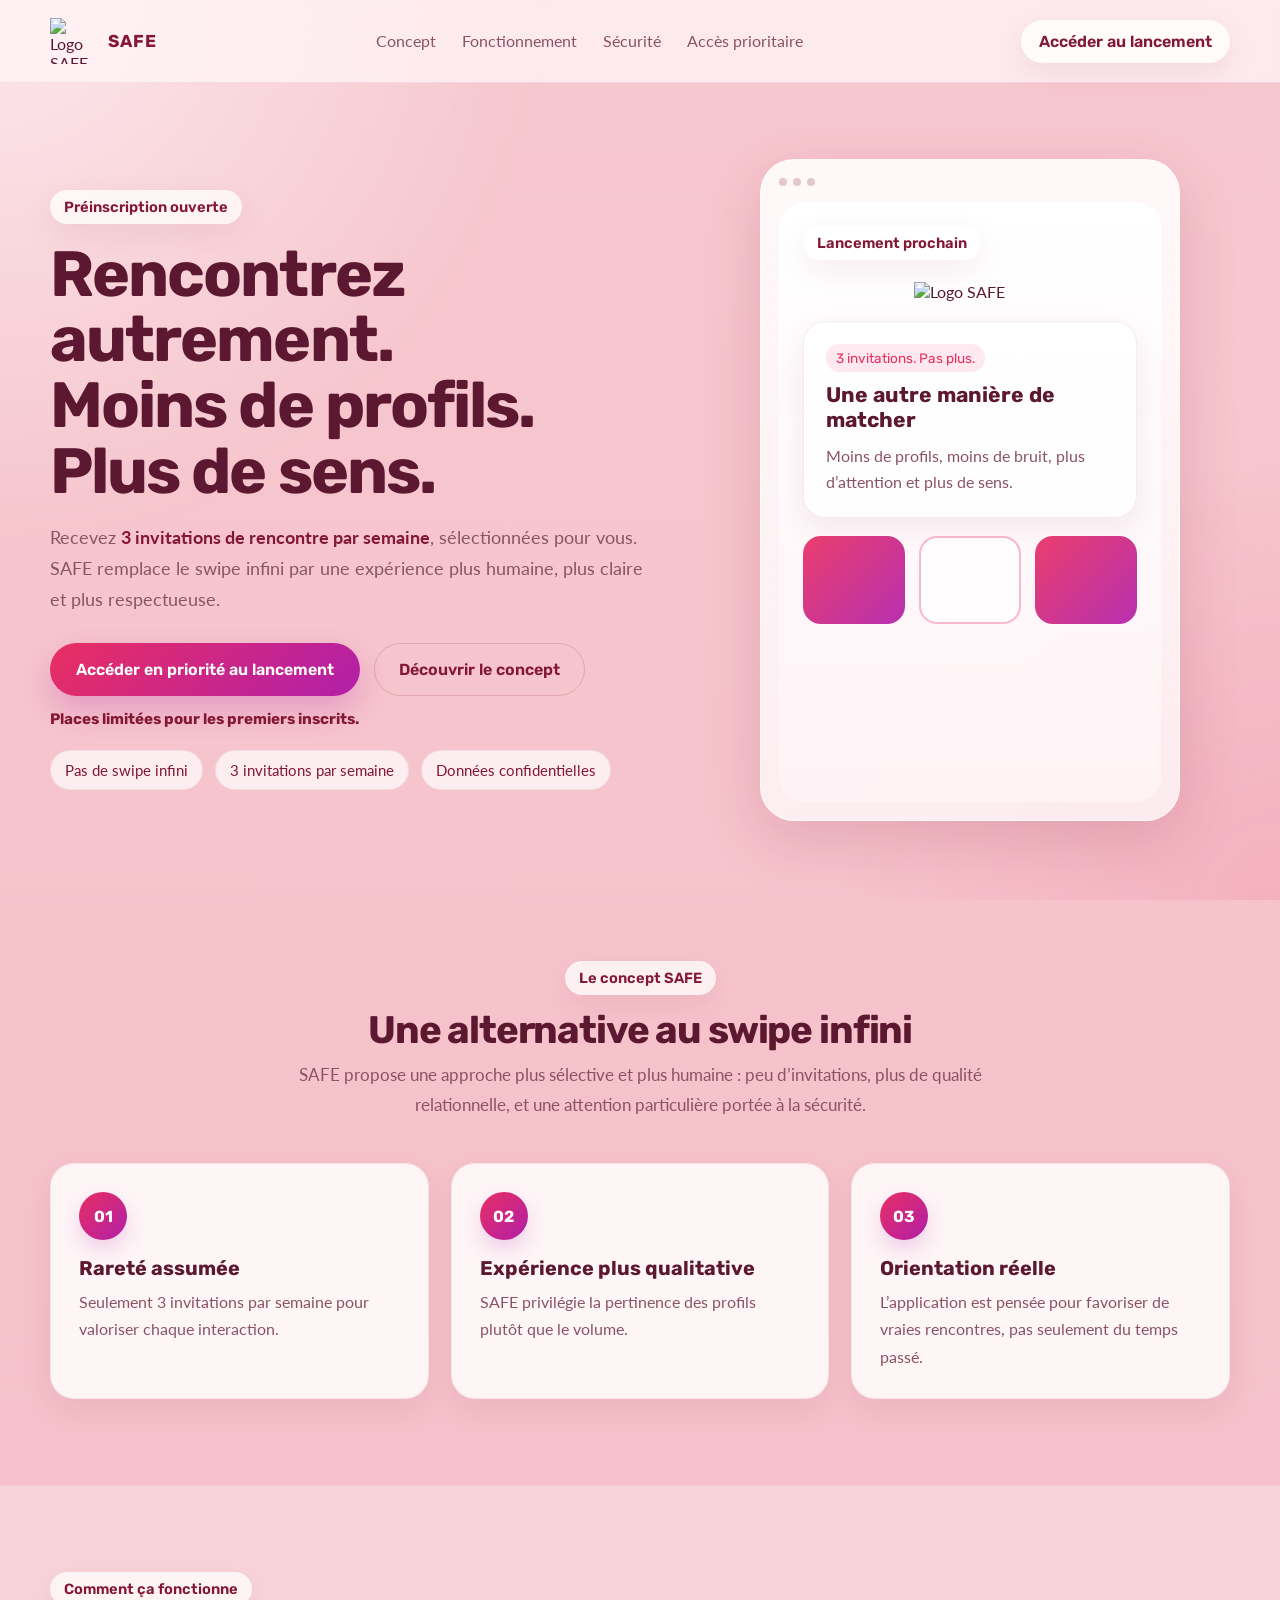
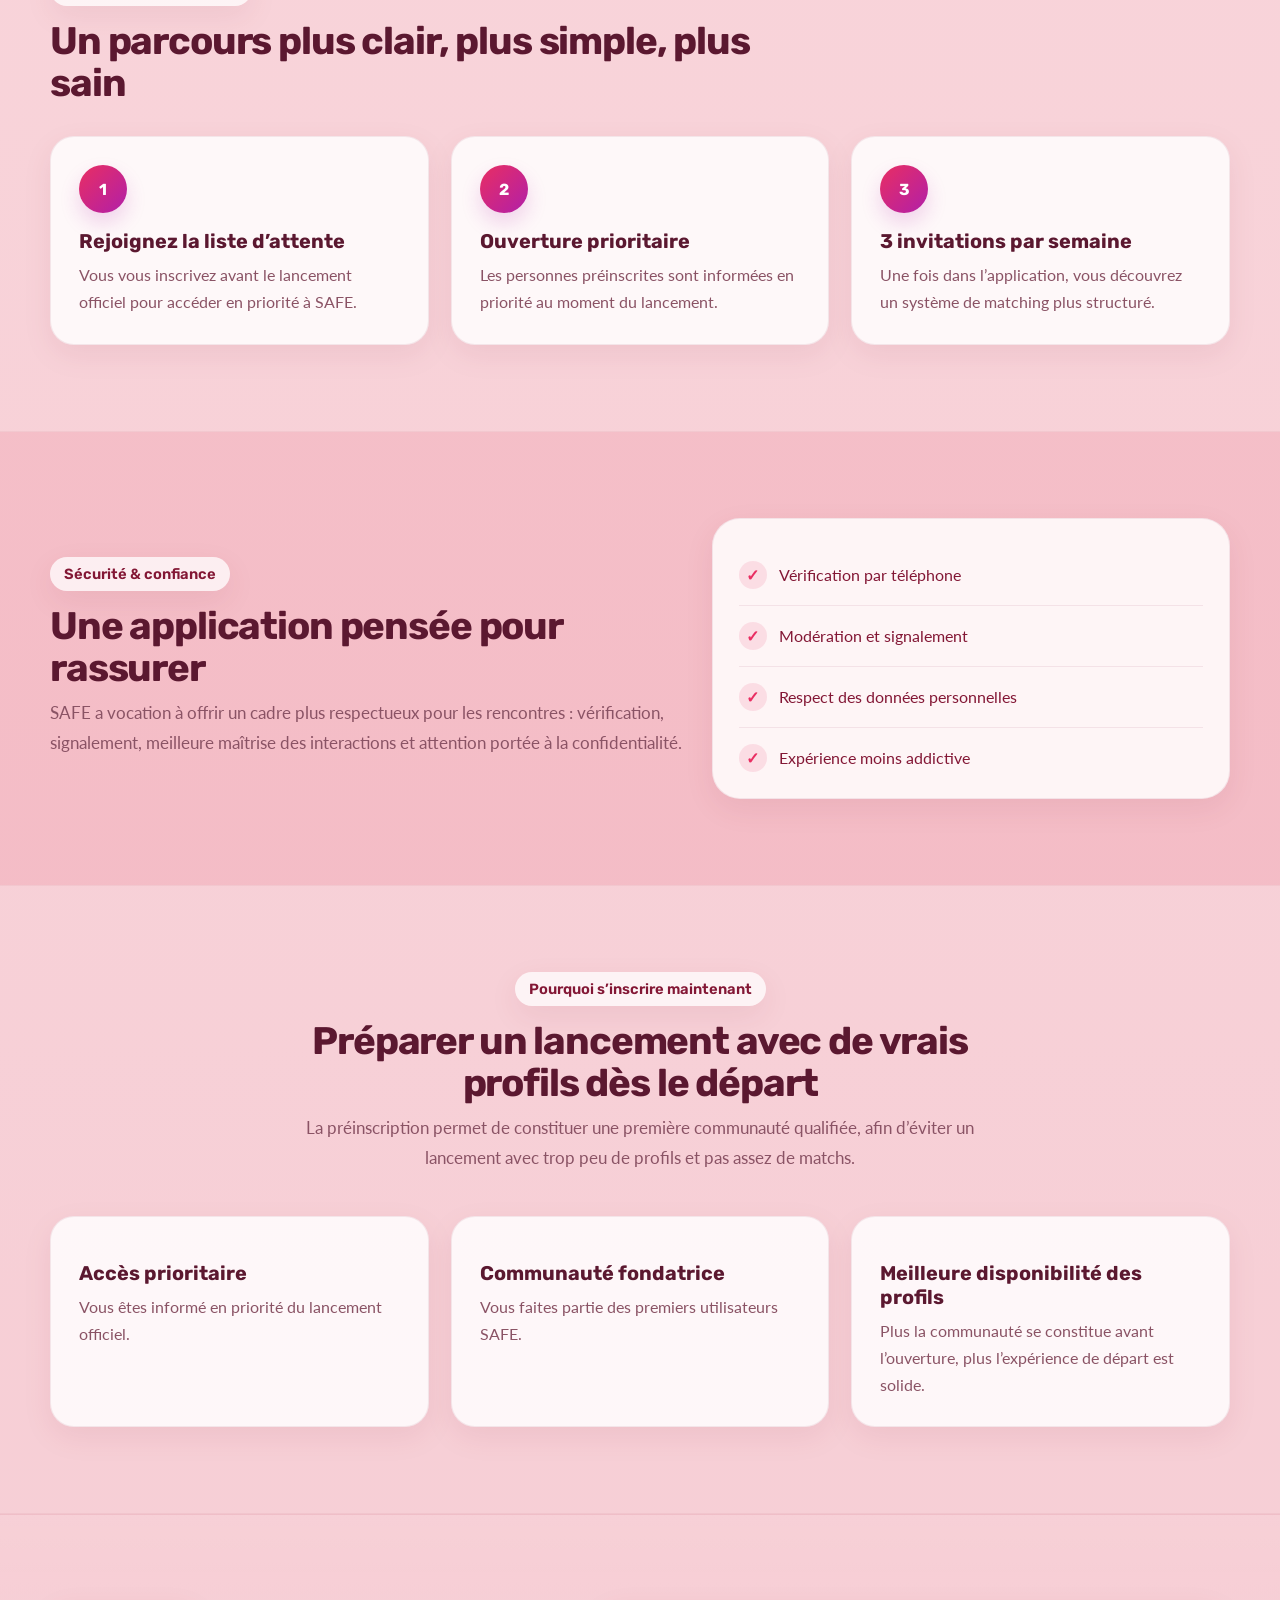
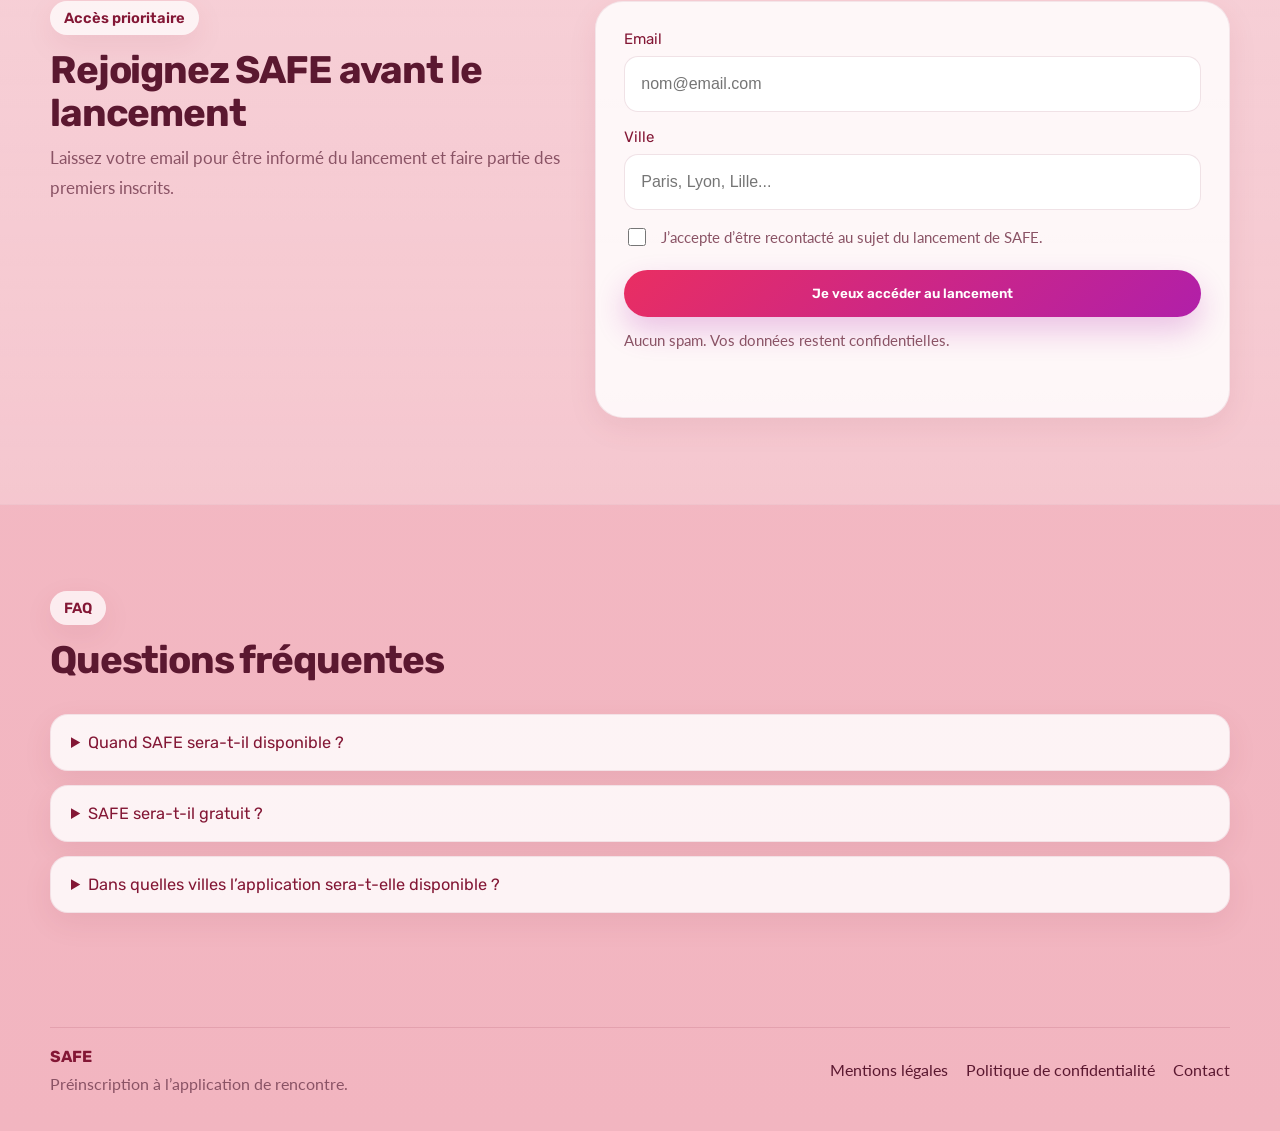
==== index.html @ 6ae8b85d "refactor(waitlist): fold firebase AB assets into primary variant" ====
<!DOCTYPE html>
<html lang="fr">
<head>
  <meta charset="UTF-8" />
  <meta name="viewport" content="width=device-width, initial-scale=1.0" />
  <title>SAFE — Accès prioritaire au lancement</title>
  <meta
    name="description"
    content="Accédez en priorité au lancement de SAFE, l'application de rencontre qui remplace le swipe infini par 3 invitations de qualité par semaine."
  />

  <link rel="preconnect" href="https://fonts.googleapis.com" />
  <link rel="preconnect" href="https://fonts.gstatic.com" crossorigin />
  <link
    href="https://fonts.googleapis.com/css2?family=Laila:wght@400;500&family=Lato:wght@400;700&family=Rubik:wght@500;600;700&display=swap"
    rel="stylesheet"
  />

  <link rel="stylesheet" href="frontend/styles/styles.css" />
</head>
<body>
  <div class="page-bg"></div>

  <header class="site-header">
    <div class="container header-inner">
      <a href="#top" class="brand" aria-label="SAFE">
        <span class="brand-mark" aria-hidden="true">
          <img src="frontend/assets/Logo%20avec%20drop%20shadow.svg" alt="Logo SAFE" />
        </span>
        <span class="brand-text">SAFE</span>
      </a>

      <nav class="header-nav">
        <a href="#concept">Concept</a>
        <a href="#how-it-works">Fonctionnement</a>
        <a href="#safety">Sécurité</a>
        <a href="#waitlist">Accès prioritaire</a>
      </nav>

      <a href="#waitlist" class="btn btn-secondary header-cta">Accéder au lancement</a>
    </div>
  </header>

  <main id="top">
    <section class="hero">
      <div class="container hero-grid">
        <div class="hero-copy">
          <span class="eyebrow">Préinscription ouverte</span>
          <h1>Rencontrez autrement. Moins de profils. Plus de sens.</h1>
          <p class="hero-lead">
            Recevez <strong>3 invitations de rencontre par semaine</strong>, sélectionnées pour vous.
            SAFE remplace le swipe infini par une expérience plus humaine, plus claire et plus respectueuse.
          </p>

          <div class="hero-actions">
            <a href="#waitlist" class="btn btn-primary">Accéder en priorité au lancement</a>
            <a href="#concept" class="btn btn-ghost">Découvrir le concept</a>
          </div>

          <p class="hero-urgency">Places limitées pour les premiers inscrits.</p>

          <ul class="hero-points">
            <li>Pas de swipe infini</li>
            <li>3 invitations par semaine</li>
            <li>Données confidentielles</li>
          </ul>
        </div>

        <div class="hero-visual">
          <div class="phone-card">
            <div class="phone-topbar">
              <span></span><span></span><span></span>
            </div>

            <div class="phone-content">
              <div class="mock-badge">Lancement prochain</div>

              <div class="mock-logo">
                <img src="frontend/assets/Logo%20avec%20drop%20shadow.svg" alt="Logo SAFE" />
              </div>

              <div class="invite-card">
                <span class="invite-pill">3 invitations. Pas plus.</span>
                <h3>Une autre manière de matcher</h3>
                <p>Moins de profils, moins de bruit, plus d’attention et plus de sens.</p>
              </div>

              <div class="mini-grid">
                <div class="mini-card"></div>
                <div class="mini-card outlined"></div>
                <div class="mini-card"></div>
              </div>
            </div>
          </div>
        </div>
      </div>
    </section>

    <section id="concept" class="section">
      <div class="container">
        <div class="section-heading center">
          <span class="section-kicker">Le concept SAFE</span>
          <h2>Une alternative au swipe infini</h2>
          <p>
            SAFE propose une approche plus sélective et plus humaine : peu d’invitations,
            plus de qualité relationnelle, et une attention particulière portée à la sécurité.
          </p>
        </div>

        <div class="feature-grid">
          <article class="feature-card">
            <div class="icon-bubble">01</div>
            <h3>Rareté assumée</h3>
            <p>Seulement 3 invitations par semaine pour valoriser chaque interaction.</p>
          </article>

          <article class="feature-card">
            <div class="icon-bubble">02</div>
            <h3>Expérience plus qualitative</h3>
            <p>SAFE privilégie la pertinence des profils plutôt que le volume.</p>
          </article>

          <article class="feature-card">
            <div class="icon-bubble">03</div>
            <h3>Orientation réelle</h3>
            <p>L’application est pensée pour favoriser de vraies rencontres, pas seulement du temps passé.</p>
          </article>
        </div>
      </div>
    </section>

    <section id="how-it-works" class="section alt-section">
      <div class="container">
        <div class="section-heading">
          <span class="section-kicker">Comment ça fonctionne</span>
          <h2>Un parcours plus clair, plus simple, plus sain</h2>
        </div>

        <div class="steps">
          <article class="step-card">
            <span class="step-number">1</span>
            <h3>Rejoignez la liste d’attente</h3>
            <p>Vous vous inscrivez avant le lancement officiel pour accéder en priorité à SAFE.</p>
          </article>

          <article class="step-card">
            <span class="step-number">2</span>
            <h3>Ouverture prioritaire</h3>
            <p>Les personnes préinscrites sont informées en priorité au moment du lancement.</p>
          </article>

          <article class="step-card">
            <span class="step-number">3</span>
            <h3>3 invitations par semaine</h3>
            <p>Une fois dans l’application, vous découvrez un système de matching plus structuré.</p>
          </article>
        </div>
      </div>
    </section>

    <section id="safety" class="section">
      <div class="container safety-layout">
        <div>
          <span class="section-kicker">Sécurité & confiance</span>
          <h2>Une application pensée pour rassurer</h2>
          <p class="section-text">
            SAFE a vocation à offrir un cadre plus respectueux pour les rencontres :
            vérification, signalement, meilleure maîtrise des interactions et attention portée à la confidentialité.
          </p>
        </div>

        <div class="check-list-card">
          <div class="check-item"><span>✓</span> Vérification par téléphone</div>
          <div class="check-item"><span>✓</span> Modération et signalement</div>
          <div class="check-item"><span>✓</span> Respect des données personnelles</div>
          <div class="check-item"><span>✓</span> Expérience moins addictive</div>
        </div>
      </div>
    </section>

    <section class="section alt-section">
      <div class="container">
        <div class="section-heading center">
          <span class="section-kicker">Pourquoi s’inscrire maintenant</span>
          <h2>Préparer un lancement avec de vrais profils dès le départ</h2>
          <p>
            La préinscription permet de constituer une première communauté qualifiée,
            afin d’éviter un lancement avec trop peu de profils et pas assez de matchs.
          </p>
        </div>

        <div class="reasons-grid">
          <article class="reason-card">
            <h3>Accès prioritaire</h3>
            <p>Vous êtes informé en priorité du lancement officiel.</p>
          </article>

          <article class="reason-card">
            <h3>Communauté fondatrice</h3>
            <p>Vous faites partie des premiers utilisateurs SAFE.</p>
          </article>

          <article class="reason-card">
            <h3>Meilleure disponibilité des profils</h3>
            <p>Plus la communauté se constitue avant l’ouverture, plus l’expérience de départ est solide.</p>
          </article>
        </div>
      </div>
    </section>

    <section id="waitlist" class="section waitlist-section">
      <div class="container waitlist-layout">
        <div class="waitlist-copy">
          <span class="section-kicker">Accès prioritaire</span>
          <h2>Rejoignez SAFE avant le lancement</h2>
          <p>
            Laissez votre email pour être informé du lancement et faire partie des premiers inscrits.
          </p>
        </div>

        <form class="waitlist-form" id="waitlistForm">
          <label>
            <span>Email</span>
            <input type="email" name="email" placeholder="nom@email.com" required />
          </label>

          <label>
            <span>Ville</span>
            <input type="text" name="city" placeholder="Paris, Lyon, Lille..." />
          </label>

          <label class="checkbox-line">
            <input type="checkbox" name="consent" required />
            <span>J’accepte d’être recontacté au sujet du lancement de SAFE.</span>
          </label>

          <button type="submit" class="btn btn-primary btn-full">Je veux accéder au lancement</button>
          <p class="form-trust">Aucun spam. Vos données restent confidentielles.</p>
          <p class="form-feedback" id="formFeedback" aria-live="polite"></p>
        </form>
      </div>
    </section>

    <section class="section faq-section">
      <div class="container">
        <div class="section-heading">
          <span class="section-kicker">FAQ</span>
          <h2>Questions fréquentes</h2>
        </div>

        <div class="faq-list">
          <details class="faq-item">
            <summary>Quand SAFE sera-t-il disponible ?</summary>
            <p>Le lancement est prévu prochainement. Les préinscrits seront informés en priorité.</p>
          </details>

          <details class="faq-item">
            <summary>SAFE sera-t-il gratuit ?</summary>
            <p>Une version gratuite est prévue, avec certaines fonctionnalités optionnelles.</p>
          </details>

          <details class="faq-item">
            <summary>Dans quelles villes l’application sera-t-elle disponible ?</summary>
            <p>Le lancement visera d’abord les zones où la communauté de préinscrits est la plus solide.</p>
          </details>
        </div>
      </div>
    </section>
  </main>

  <footer class="site-footer">
    <div class="container footer-inner">
      <div>
        <strong>SAFE</strong>
        <p>Préinscription à l’application de rencontre.</p>
      </div>

      <div class="footer-links">
        <a href="#">Mentions légales</a>
        <a href="#">Politique de confidentialité</a>
        <a href="mailto:info@contactsafe.fr">Contact</a>
      </div>
    </div>
  </footer>
  <script type="module" src="frontend/scripts/script.js"></script>
</body>
</html>
---- frontend/styles/styles.css ----
:root {
  --burgundy: #831735;
  --pink: #E92E62;
  --beige: #F6ADAD;
  --light-pink: #E86E8E;
  --white: #FFFFFF;
  --text: #5b1830;
  --muted: #8a5365;
  --shadow-soft: 0 10px 30px rgba(131, 23, 53, 0.08);
  --shadow-strong: 0 18px 60px rgba(131, 23, 53, 0.16);
  --gradient-primary: linear-gradient(135deg, #E92E62 0%, #B11FA9 100%);
  --gradient-soft: linear-gradient(180deg, rgba(255,255,255,0.88), rgba(255,255,255,0.72));
  --container: 1180px;
}

*,
*::before,
*::after {
  box-sizing: border-box;
}

html {
  scroll-behavior: smooth;
}

body {
  margin: 0;
  color: var(--text);
  font-family: "Lato", Arial, sans-serif;
  background: linear-gradient(180deg, #f7c7cf 0%, #f2b5c0 100%);
}

.page-bg {
  position: fixed;
  inset: 0;
  background:
    radial-gradient(circle at top left, rgba(255,255,255,.58), transparent 35%),
    radial-gradient(circle at bottom right, rgba(233,46,98,.12), transparent 28%);
  pointer-events: none;
  z-index: -1;
}

a {
  color: inherit;
  text-decoration: none;
}

.container {
  width: min(var(--container), calc(100% - 32px));
  margin: 0 auto;
}

.site-header {
  position: sticky;
  top: 0;
  z-index: 50;
  backdrop-filter: blur(16px);
  background: rgba(255,245,247,.76);
  border-bottom: 1px solid rgba(131,23,53,.08);
}

.header-inner {
  display: flex;
  align-items: center;
  justify-content: space-between;
  min-height: 82px;
  gap: 20px;
}

.brand {
  display: inline-flex;
  align-items: center;
  gap: 12px;
}

.brand-mark {
  width: 46px;
  height: 46px;
  display: inline-flex;
}

.brand-mark svg {
  width: 100%;
  height: 100%;
}

.brand-text {
  font-family: "Rubik", Arial, sans-serif;
  font-weight: 700;
  letter-spacing: .06em;
  font-size: 1.08rem;
  color: var(--burgundy);
}

.header-nav {
  display: flex;
  align-items: center;
  gap: 26px;
  color: var(--muted);
  font-size: .98rem;
}

.header-nav a:hover,
.footer-links a:hover {
  color: var(--burgundy);
}

.btn {
  display: inline-flex;
  justify-content: center;
  align-items: center;
  gap: 10px;
  border: 0;
  border-radius: 999px;
  cursor: pointer;
  font-family: "Rubik", Arial, sans-serif;
  font-weight: 600;
  transition: transform .2s ease, box-shadow .2s ease, opacity .2s ease;
}

.btn:hover {
  transform: translateY(-1px);
}

.btn-primary {
  padding: 16px 26px;
  background: var(--gradient-primary);
  color: var(--white);
  box-shadow: 0 14px 30px rgba(177,31,169,.24);
}

.btn-secondary {
  padding: 12px 18px;
  background: rgba(255,255,255,.8);
  color: var(--burgundy);
  box-shadow: var(--shadow-soft);
}

.btn-ghost {
  padding: 16px 24px;
  background: transparent;
  color: var(--burgundy);
  border: 1px solid rgba(131,23,53,.18);
}

.btn-full {
  width: 100%;
}

.hero {
  padding: 76px 0 54px;
}

.hero-grid {
  display: grid;
  grid-template-columns: 1.08fr .92fr;
  gap: 48px;
  align-items: center;
}

.eyebrow,
.section-kicker,
.mock-badge {
  display: inline-flex;
  align-items: center;
  width: fit-content;
  padding: 8px 14px;
  border-radius: 999px;
  background: rgba(255,255,255,.74);
  color: var(--burgundy);
  font-family: "Rubik", Arial, sans-serif;
  font-size: .92rem;
  font-weight: 600;
  box-shadow: var(--shadow-soft);
}

.hero h1 {
  margin: 18px 0 18px;
  font-family: "Rubik", Arial, sans-serif;
  font-size: clamp(2.4rem, 5vw, 4.5rem);
  line-height: 1.03;
  letter-spacing: -.03em;
  max-width: 12ch;
}

.hero-lead {
  margin: 0;
  max-width: 60ch;
  font-size: 1.1rem;
  line-height: 1.75;
  color: var(--muted);
}

.hero-lead strong {
  color: var(--burgundy);
}

.hero-actions {
  display: flex;
  flex-wrap: wrap;
  gap: 14px;
  margin-top: 28px;
}

.hero-urgency {
  margin-top: 14px;
  margin-bottom: 0;
  font-size: 0.95rem;
  color: var(--burgundy);
  font-weight: 700;
  font-family: "Rubik", Arial, sans-serif;
}

.hero-points {
  display: flex;
  flex-wrap: wrap;
  gap: 12px;
  margin: 22px 0 0;
  padding: 0;
  list-style: none;
}

.hero-points li {
  padding: 10px 14px;
  border-radius: 999px;
  background: rgba(255,255,255,.7);
  border: 1px solid rgba(131,23,53,.08);
  color: var(--burgundy);
  font-size: .95rem;
}

.hero-visual {
  display: flex;
  justify-content: center;
}

.phone-card {
  width: min(420px, 100%);
  background: var(--gradient-soft);
  border: 1px solid rgba(255,255,255,.55);
  border-radius: 34px;
  box-shadow: var(--shadow-strong);
  padding: 18px;
}

.phone-topbar {
  display: flex;
  gap: 6px;
  padding-bottom: 16px;
}

.phone-topbar span {
  width: 8px;
  height: 8px;
  border-radius: 50%;
  background: rgba(131,23,53,.22);
}

.phone-content {
  border-radius: 26px;
  background: linear-gradient(180deg, rgba(255,255,255,.95), rgba(255,243,246,.94));
  padding: 24px;
  min-height: 600px;
}

.mock-logo {
  width: 112px;
  margin: 22px auto 14px;
}

.invite-card,
.feature-card,
.step-card,
.reason-card,
.check-list-card,
.waitlist-form,
.faq-item {
  background: rgba(255,255,255,.84);
  border: 1px solid rgba(131,23,53,.08);
  box-shadow: var(--shadow-soft);
}

.invite-card {
  border-radius: 22px;
  padding: 22px;
  margin-top: 20px;
}

.invite-pill {
  display: inline-flex;
  margin-bottom: 10px;
  font-family: "Rubik", Arial, sans-serif;
  font-size: .85rem;
  color: var(--pink);
  background: rgba(233,46,98,.1);
  padding: 6px 10px;
  border-radius: 999px;
}

.invite-card h3 {
  margin: 0 0 10px;
  font-family: "Rubik", Arial, sans-serif;
  font-size: 1.32rem;
  line-height: 1.2;
}

.invite-card p {
  margin: 0;
  color: var(--muted);
  line-height: 1.65;
}

.mini-grid {
  display: grid;
  grid-template-columns: repeat(3, 1fr);
  gap: 14px;
  margin-top: 18px;
}

.mini-card {
  height: 88px;
  border-radius: 18px;
  background: var(--gradient-primary);
  opacity: .92;
}

.mini-card.outlined {
  background: rgba(255,255,255,.78);
  border: 2px solid rgba(233,46,98,.35);
}

.section {
  padding: 86px 0;
}

.alt-section {
  background: rgba(255,255,255,.3);
  border-block: 1px solid rgba(131,23,53,.05);
}

.section-heading {
  max-width: 700px;
  margin-bottom: 32px;
}

.section-heading.center {
  text-align: center;
  margin-inline: auto;
  margin-bottom: 42px;
}

.section-heading h2,
.waitlist-copy h2,
.safety-layout h2 {
  margin: 14px 0 10px;
  font-family: "Rubik", Arial, sans-serif;
  font-size: clamp(1.9rem, 3vw, 3rem);
  line-height: 1.1;
  letter-spacing: -.03em;
}

.section-heading p,
.section-text,
.waitlist-copy p {
  margin: 0;
  color: var(--muted);
  line-height: 1.8;
  font-size: 1.04rem;
}

.feature-grid,
.reasons-grid {
  display: grid;
  grid-template-columns: repeat(3, 1fr);
  gap: 22px;
}

.feature-card,
.reason-card {
  border-radius: 24px;
  padding: 28px;
}

.feature-card h3,
.step-card h3,
.reason-card h3 {
  margin: 16px 0 8px;
  font-family: "Rubik", Arial, sans-serif;
  font-size: 1.24rem;
}

.feature-card p,
.step-card p,
.reason-card p {
  margin: 0;
  color: var(--muted);
  line-height: 1.7;
}

.icon-bubble,
.step-number {
  width: 48px;
  height: 48px;
  display: inline-flex;
  justify-content: center;
  align-items: center;
  border-radius: 50%;
  font-family: "Rubik", Arial, sans-serif;
  font-weight: 700;
  color: var(--white);
  background: var(--gradient-primary);
  box-shadow: 0 10px 20px rgba(177,31,169,.18);
}

.steps {
  display: grid;
  grid-template-columns: repeat(3, 1fr);
  gap: 22px;
}

.step-card {
  border-radius: 24px;
  padding: 28px;
}

.safety-layout {
  display: grid;
  grid-template-columns: 1.1fr .9fr;
  gap: 28px;
  align-items: center;
}

.check-list-card {
  border-radius: 28px;
  padding: 26px;
}

.check-item {
  display: flex;
  align-items: center;
  gap: 12px;
  padding: 16px 0;
  font-size: 1rem;
  color: var(--burgundy);
  border-bottom: 1px solid rgba(131,23,53,.08);
}

.check-item:last-child {
  border-bottom: 0;
  padding-bottom: 0;
}

.check-item span {
  width: 28px;
  height: 28px;
  flex: 0 0 28px;
  display: inline-flex;
  justify-content: center;
  align-items: center;
  border-radius: 50%;
  background: rgba(233,46,98,.12);
  color: var(--pink);
  font-weight: 700;
}

.waitlist-section {
  background: linear-gradient(180deg, rgba(255,255,255,.32), rgba(255,255,255,.22));
  border-top: 1px solid rgba(131,23,53,.06);
  border-bottom: 1px solid rgba(131,23,53,.06);
}

.waitlist-layout {
  display: grid;
  grid-template-columns: .9fr 1.1fr;
  gap: 26px;
  align-items: start;
}

.waitlist-form {
  border-radius: 28px;
  padding: 28px;
}

.waitlist-form label {
  display: block;
  margin-bottom: 16px;
}

.waitlist-form span {
  display: block;
  margin-bottom: 8px;
  color: var(--burgundy);
  font-family: "Rubik", Arial, sans-serif;
  font-size: .94rem;
}

.waitlist-form input,
.waitlist-form select {
  width: 100%;
  height: 56px;
  border-radius: 14px;
  border: 1px solid rgba(131,23,53,.12);
  padding: 0 16px;
  font-size: 1rem;
  color: var(--text);
  background: rgba(255,255,255,.92);
  outline: none;
  transition: border-color .2s ease, box-shadow .2s ease;
}

.waitlist-form input:focus,
.waitlist-form select:focus {
  border-color: rgba(233,46,98,.75);
  box-shadow: 0 0 0 4px rgba(233,46,98,.10);
}

.checkbox-line {
  display: flex !important;
  align-items: flex-start;
  gap: 12px;
  margin: 6px 0 20px !important;
}

.checkbox-line input {
  width: 18px;
  height: 18px;
  margin-top: 2px;
}

.checkbox-line span {
  margin: 0;
  font-family: "Lato", Arial, sans-serif;
  font-size: .96rem;
  color: var(--muted);
  line-height: 1.55;
}

.form-trust {
  margin: 12px 0 0;
  font-size: 0.92rem;
  color: var(--muted);
  line-height: 1.5;
}

.form-feedback {
  min-height: 24px;
  margin: 14px 0 0;
  color: var(--burgundy);
  font-weight: 700;
}

.faq-list {
  display: grid;
  gap: 14px;
}

.faq-item {
  border-radius: 18px;
  padding: 18px 20px;
}

.faq-item summary {
  cursor: pointer;
  font-family: "Rubik", Arial, sans-serif;
  font-size: 1.02rem;
  color: var(--burgundy);
}

.faq-item p {
  margin: 12px 0 0;
  color: var(--muted);
  line-height: 1.75;
}

.site-footer {
  padding: 28px 0 38px;
}

.footer-inner {
  display: flex;
  justify-content: space-between;
  gap: 24px;
  padding-top: 18px;
  border-top: 1px solid rgba(131,23,53,.12);
}

.footer-inner strong {
  font-family: "Rubik", Arial, sans-serif;
  color: var(--burgundy);
}

.footer-inner p {
  margin: 8px 0 0;
  color: var(--muted);
}

.footer-links {
  display: flex;
  flex-wrap: wrap;
  gap: 18px;
  align-items: center;
}

@media (max-width: 980px) {
  .header-nav {
    display: none;
  }

  .hero-grid,
  .safety-layout,
  .waitlist-layout,
  .feature-grid,
  .steps,
  .reasons-grid {
    grid-template-columns: 1fr;
  }

  .hero {
    padding-top: 42px;
  }

  .phone-content {
    min-height: 520px;
  }
}

@media (max-width: 640px) {
  .container {
    width: min(var(--container), calc(100% - 20px));
  }

  .header-cta {
    display: none;
  }

  .hero h1 {
    max-width: unset;
  }

  .hero-actions {
    flex-direction: column;
  }

  .btn-primary,
  .btn-ghost {
    width: 100%;
  }

  .section {
    padding: 62px 0;
  }

  .phone-card {
    border-radius: 24px;
    padding: 14px;
  }

  .phone-content {
    border-radius: 20px;
    padding: 18px;
  }

  .waitlist-form {
    padding: 20px;
  }

  .footer-inner {
    flex-direction: column;
  }
}
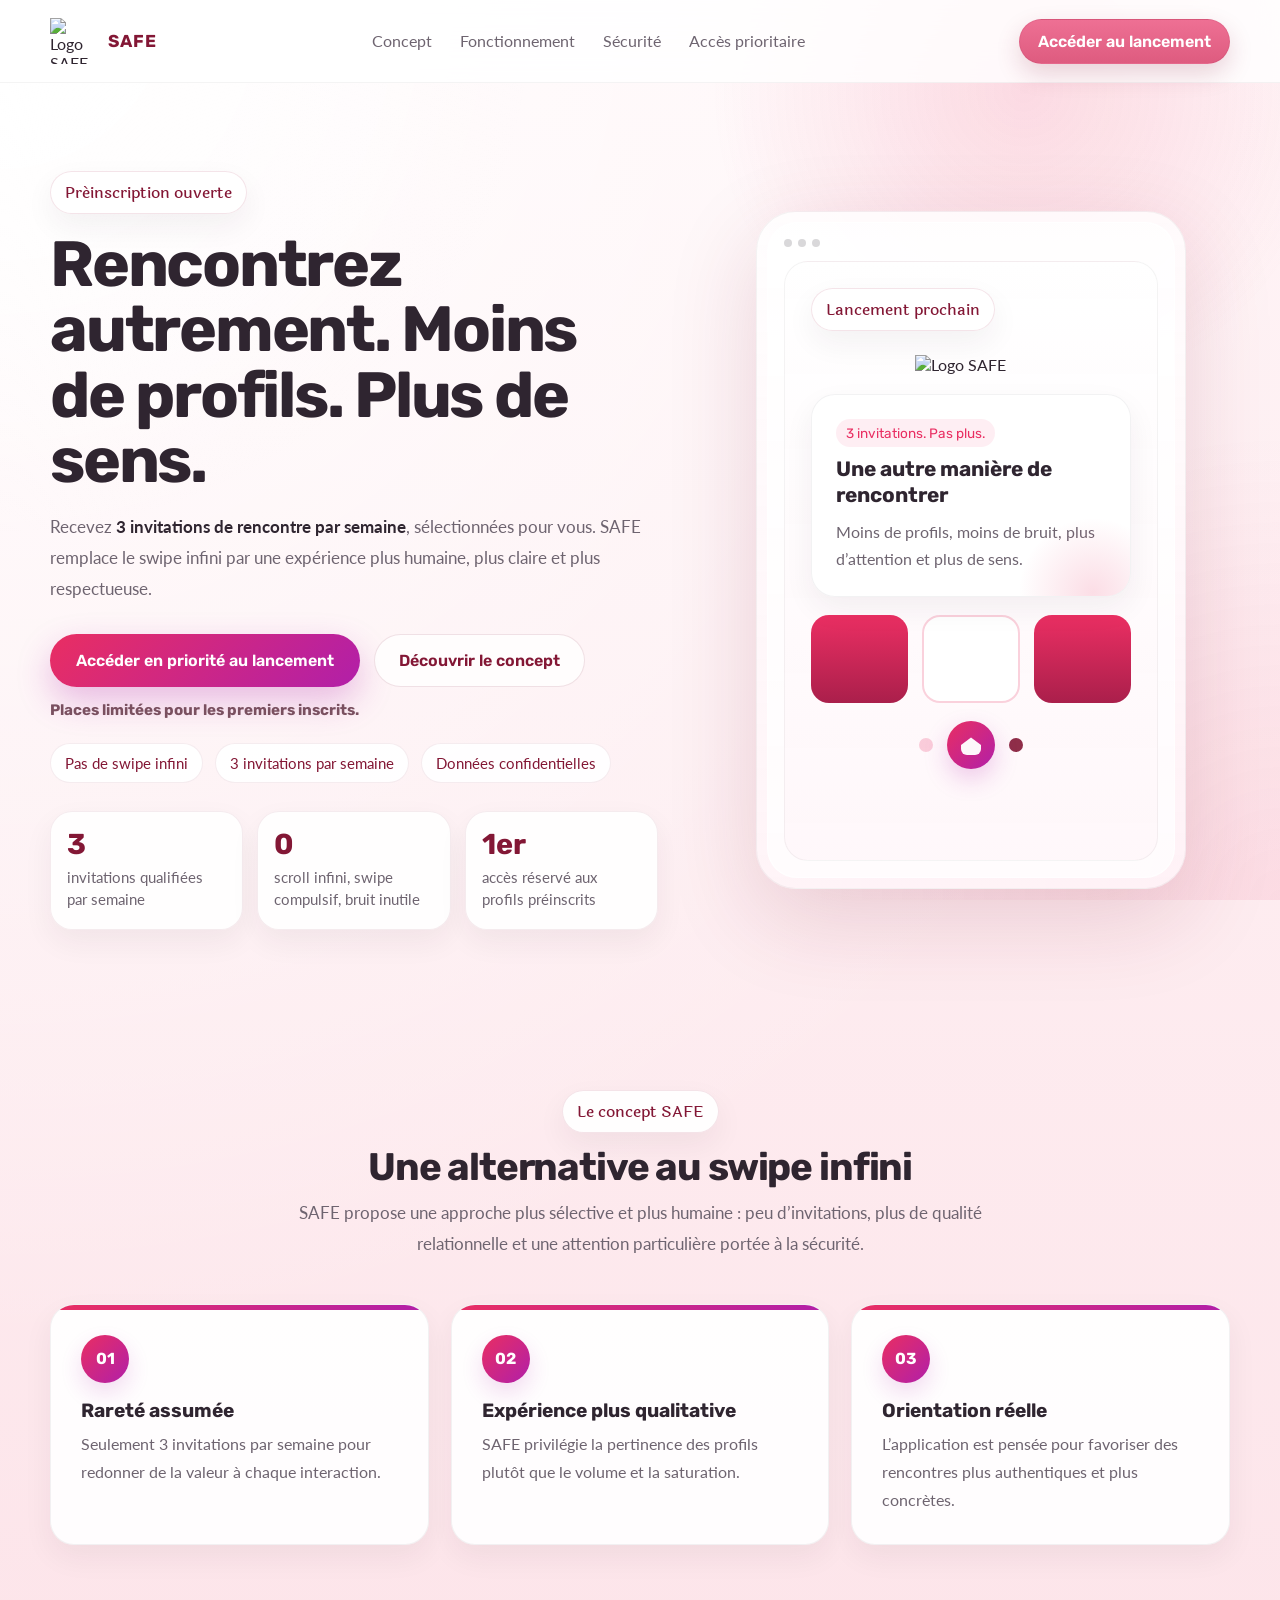
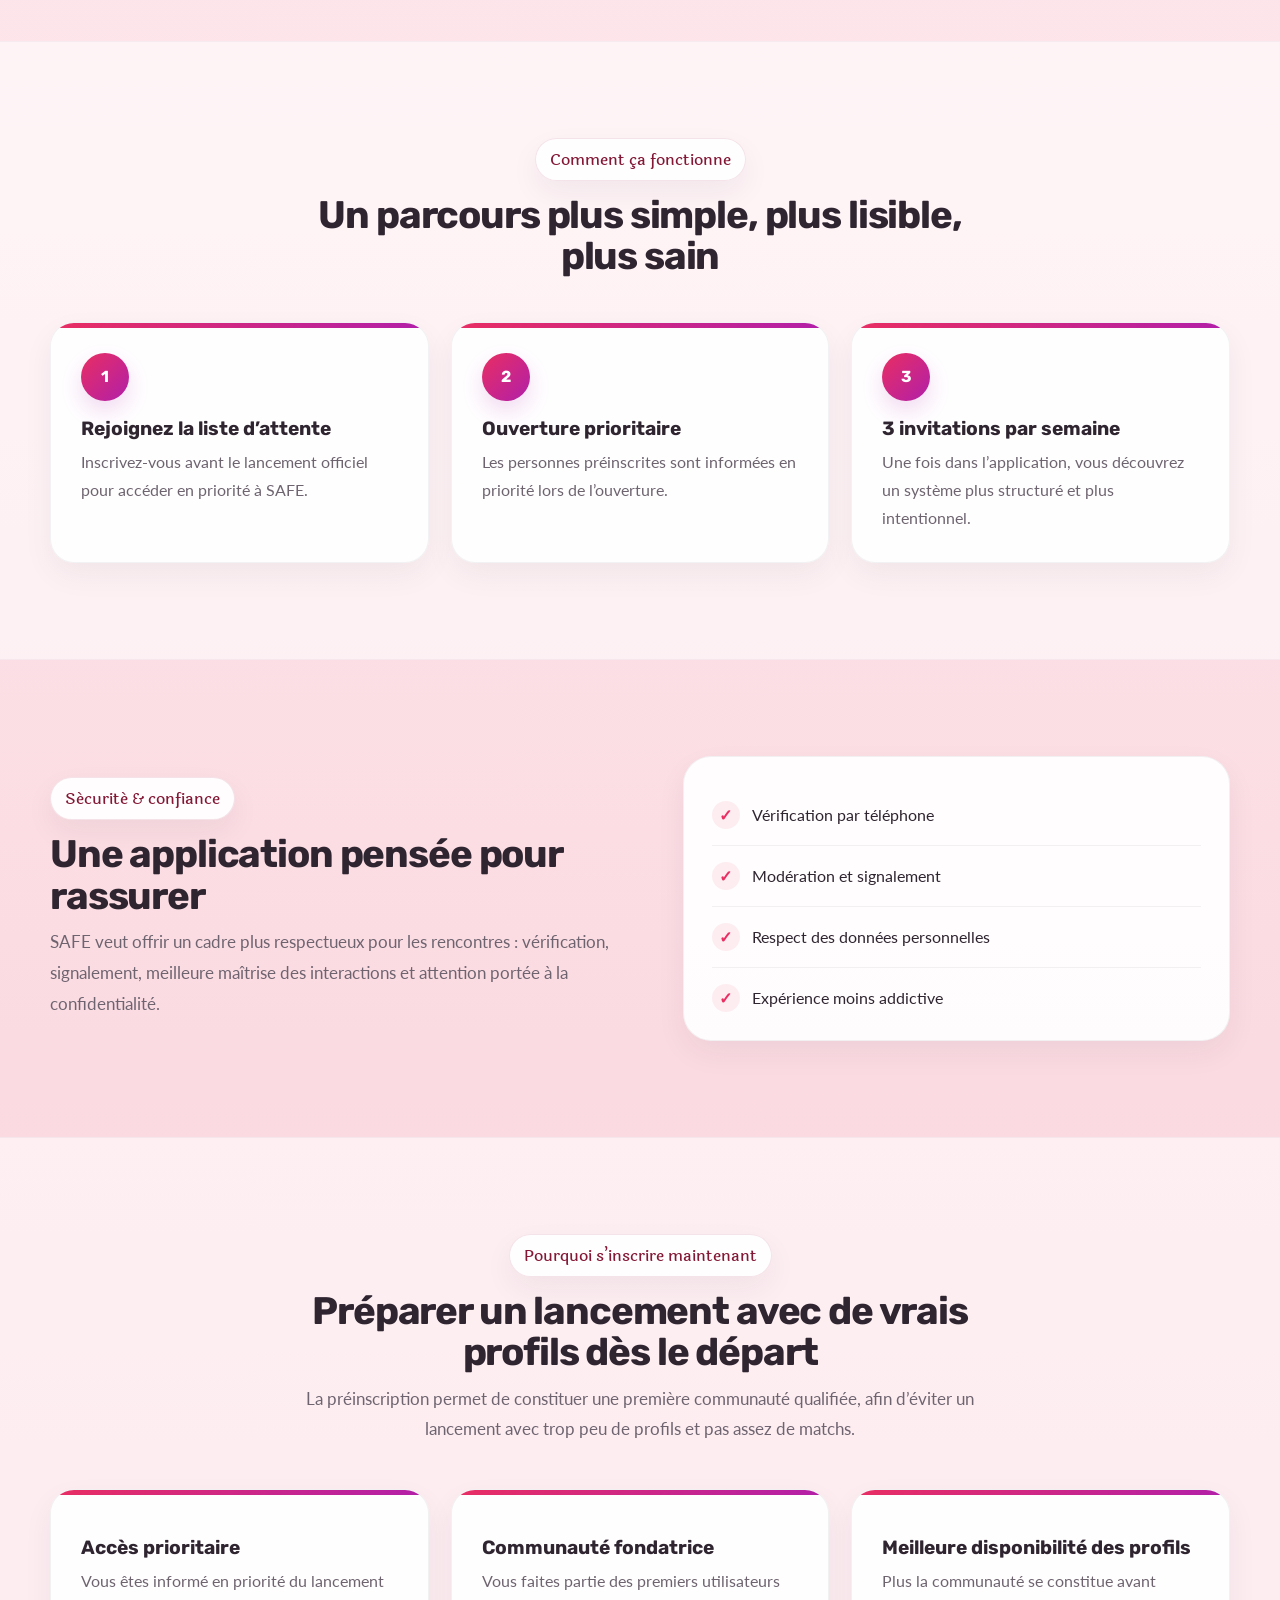
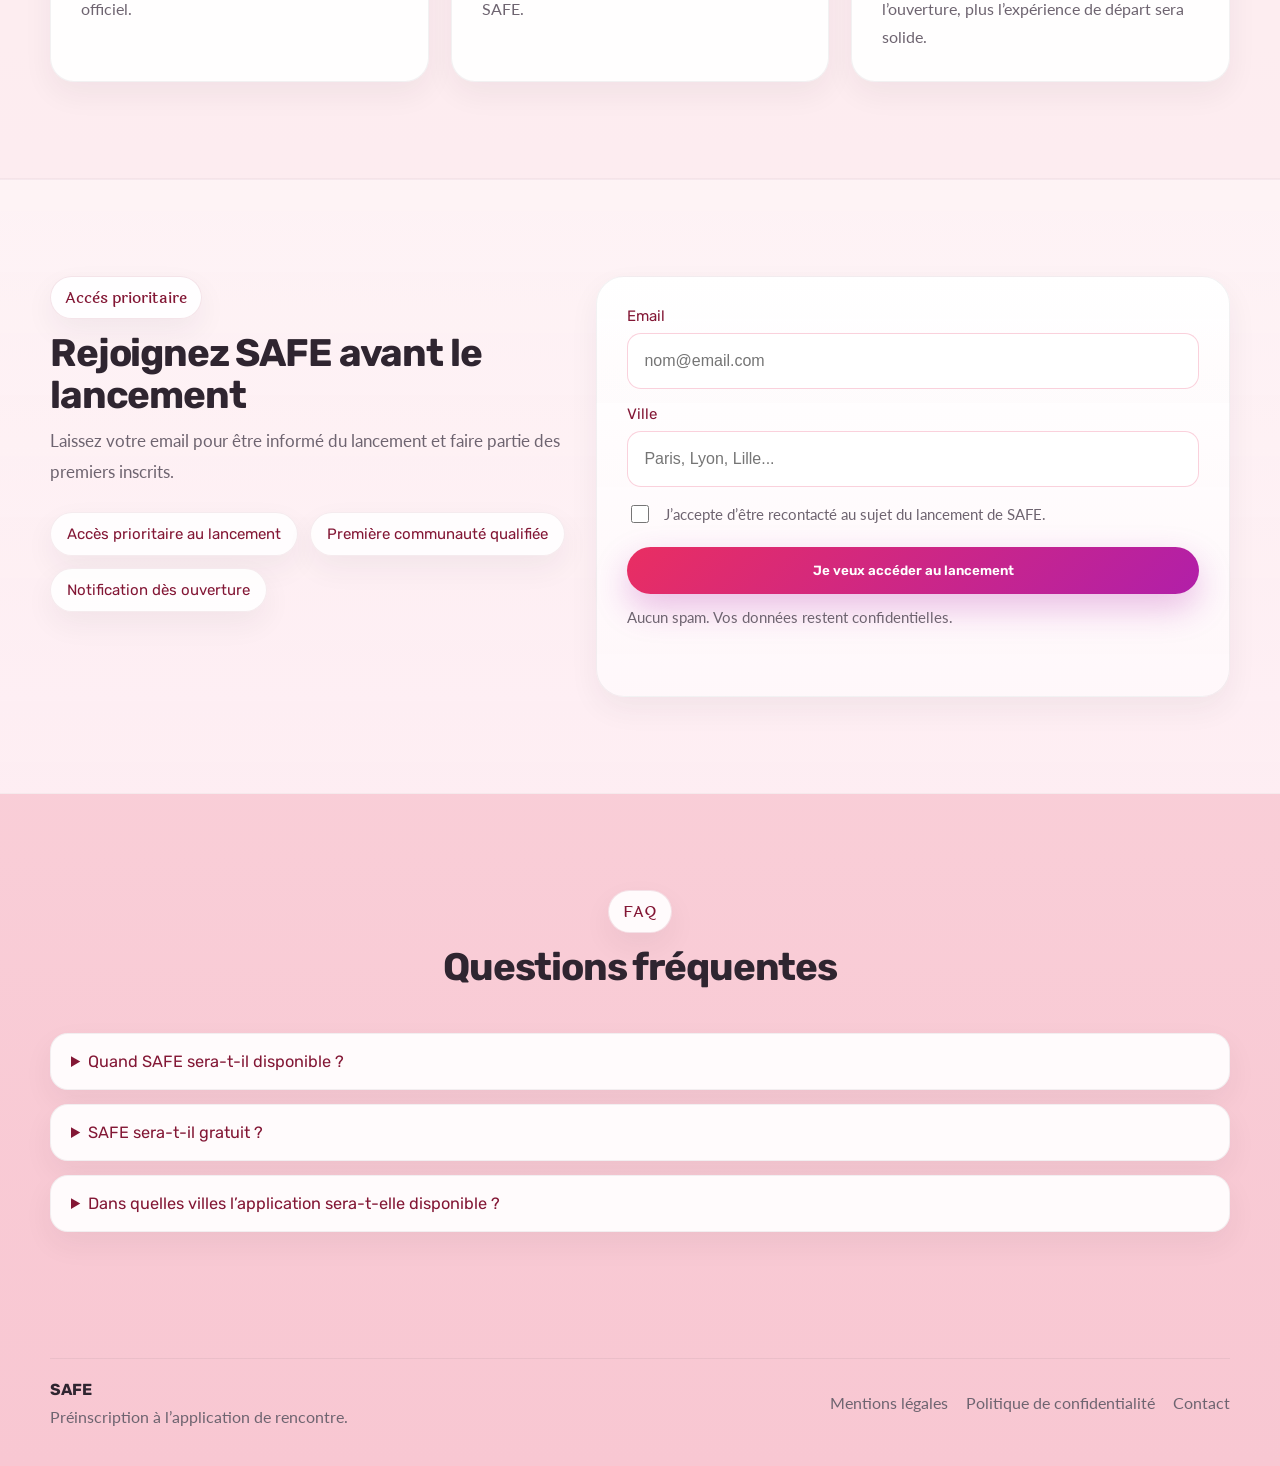
==== commit da1e4d9d: "feat(waitlist): align landing page with brand system" ====
--- a/index.html
+++ b/index.html
@@ -12,7 +12,7 @@
   <link rel="preconnect" href="https://fonts.googleapis.com" />
   <link rel="preconnect" href="https://fonts.gstatic.com" crossorigin />
   <link
-    href="https://fonts.googleapis.com/css2?family=Laila:wght@400;500&family=Lato:wght@400;700&family=Rubik:wght@500;600;700&display=swap"
+    href="https://fonts.googleapis.com/css2?family=Laila:wght@400;500&family=Lato:wght@400;500;700&family=Rubik:wght@500;600;700&display=swap"
     rel="stylesheet"
   />
 
@@ -64,31 +64,54 @@
             <li>3 invitations par semaine</li>
             <li>Données confidentielles</li>
           </ul>
+
+          <div class="hero-stats" aria-label="Repères lancement">
+            <article class="stat-card">
+              <strong>3</strong>
+              <span>invitations qualifiées par semaine</span>
+            </article>
+            <article class="stat-card">
+              <strong>0</strong>
+              <span>scroll infini, swipe compulsif, bruit inutile</span>
+            </article>
+            <article class="stat-card">
+              <strong>1er</strong>
+              <span>accès réservé aux profils préinscrits</span>
+            </article>
+          </div>
         </div>
 
         <div class="hero-visual">
-          <div class="phone-card">
-            <div class="phone-topbar">
-              <span></span><span></span><span></span>
-            </div>
-
-            <div class="phone-content">
-              <div class="mock-badge">Lancement prochain</div>
-
-              <div class="mock-logo">
-                <img src="frontend/assets/Logo%20avec%20drop%20shadow.svg" alt="Logo SAFE" />
+          <div class="phone-shell">
+            <div class="phone-card">
+              <div class="phone-topbar">
+                <span></span><span></span><span></span>
               </div>
 
-              <div class="invite-card">
-                <span class="invite-pill">3 invitations. Pas plus.</span>
-                <h3>Une autre manière de matcher</h3>
-                <p>Moins de profils, moins de bruit, plus d’attention et plus de sens.</p>
-              </div>
-
-              <div class="mini-grid">
-                <div class="mini-card"></div>
-                <div class="mini-card outlined"></div>
-                <div class="mini-card"></div>
+              <div class="phone-content">
+                <div class="mock-badge">Lancement prochain</div>
+
+                <div class="mock-logo">
+                  <img src="frontend/assets/Logo%20avec%20drop%20shadow.svg" alt="Logo SAFE" />
+                </div>
+
+                <div class="invite-card">
+                  <span class="invite-pill">3 invitations. Pas plus.</span>
+                  <h3>Une autre manière de rencontrer</h3>
+                  <p>Moins de profils, moins de bruit, plus d’attention et plus de sens.</p>
+                </div>
+
+                <div class="mini-grid">
+                  <div class="mini-card"></div>
+                  <div class="mini-card outlined"></div>
+                  <div class="mini-card"></div>
+                </div>
+
+                <div class="phone-nav" aria-hidden="true">
+                  <span class="phone-nav-item"></span>
+                  <span class="phone-nav-item home"></span>
+                  <span class="phone-nav-item active"></span>
+                </div>
               </div>
             </div>
           </div>
@@ -102,8 +125,8 @@
           <span class="section-kicker">Le concept SAFE</span>
           <h2>Une alternative au swipe infini</h2>
           <p>
-            SAFE propose une approche plus sélective et plus humaine : peu d’invitations,
-            plus de qualité relationnelle, et une attention particulière portée à la sécurité.
+            SAFE propose une approche plus sélective et plus humaine :
+            peu d’invitations, plus de qualité relationnelle et une attention particulière portée à la sécurité.
           </p>
         </div>
 
@@ -111,19 +134,19 @@
           <article class="feature-card">
             <div class="icon-bubble">01</div>
             <h3>Rareté assumée</h3>
-            <p>Seulement 3 invitations par semaine pour valoriser chaque interaction.</p>
+            <p>Seulement 3 invitations par semaine pour redonner de la valeur à chaque interaction.</p>
           </article>
 
           <article class="feature-card">
             <div class="icon-bubble">02</div>
             <h3>Expérience plus qualitative</h3>
-            <p>SAFE privilégie la pertinence des profils plutôt que le volume.</p>
+            <p>SAFE privilégie la pertinence des profils plutôt que le volume et la saturation.</p>
           </article>
 
           <article class="feature-card">
             <div class="icon-bubble">03</div>
             <h3>Orientation réelle</h3>
-            <p>L’application est pensée pour favoriser de vraies rencontres, pas seulement du temps passé.</p>
+            <p>L’application est pensée pour favoriser des rencontres plus authentiques et plus concrètes.</p>
           </article>
         </div>
       </div>
@@ -131,28 +154,28 @@
 
     <section id="how-it-works" class="section alt-section">
       <div class="container">
-        <div class="section-heading">
+        <div class="section-heading center">
           <span class="section-kicker">Comment ça fonctionne</span>
-          <h2>Un parcours plus clair, plus simple, plus sain</h2>
+          <h2>Un parcours plus simple, plus lisible, plus sain</h2>
         </div>
 
         <div class="steps">
           <article class="step-card">
             <span class="step-number">1</span>
             <h3>Rejoignez la liste d’attente</h3>
-            <p>Vous vous inscrivez avant le lancement officiel pour accéder en priorité à SAFE.</p>
+            <p>Inscrivez-vous avant le lancement officiel pour accéder en priorité à SAFE.</p>
           </article>
 
           <article class="step-card">
             <span class="step-number">2</span>
             <h3>Ouverture prioritaire</h3>
-            <p>Les personnes préinscrites sont informées en priorité au moment du lancement.</p>
+            <p>Les personnes préinscrites sont informées en priorité lors de l’ouverture.</p>
           </article>
 
           <article class="step-card">
             <span class="step-number">3</span>
             <h3>3 invitations par semaine</h3>
-            <p>Une fois dans l’application, vous découvrez un système de matching plus structuré.</p>
+            <p>Une fois dans l’application, vous découvrez un système plus structuré et plus intentionnel.</p>
           </article>
         </div>
       </div>
@@ -164,7 +187,7 @@
           <span class="section-kicker">Sécurité & confiance</span>
           <h2>Une application pensée pour rassurer</h2>
           <p class="section-text">
-            SAFE a vocation à offrir un cadre plus respectueux pour les rencontres :
+            SAFE veut offrir un cadre plus respectueux pour les rencontres :
             vérification, signalement, meilleure maîtrise des interactions et attention portée à la confidentialité.
           </p>
         </div>
@@ -202,7 +225,7 @@
 
           <article class="reason-card">
             <h3>Meilleure disponibilité des profils</h3>
-            <p>Plus la communauté se constitue avant l’ouverture, plus l’expérience de départ est solide.</p>
+            <p>Plus la communauté se constitue avant l’ouverture, plus l’expérience de départ sera solide.</p>
           </article>
         </div>
       </div>
@@ -216,6 +239,12 @@
           <p>
             Laissez votre email pour être informé du lancement et faire partie des premiers inscrits.
           </p>
+
+          <div class="waitlist-benefits">
+            <div class="benefit-chip">Accès prioritaire au lancement</div>
+            <div class="benefit-chip">Première communauté qualifiée</div>
+            <div class="benefit-chip">Notification dès ouverture</div>
+          </div>
         </div>
 
         <form class="waitlist-form" id="waitlistForm">
@@ -243,7 +272,7 @@
 
     <section class="section faq-section">
       <div class="container">
-        <div class="section-heading">
+        <div class="section-heading center">
           <span class="section-kicker">FAQ</span>
           <h2>Questions fréquentes</h2>
         </div>
@@ -282,6 +311,7 @@
       </div>
     </div>
   </footer>
+
   <script type="module" src="frontend/scripts/script.js"></script>
 </body>
 </html>
--- a/frontend/styles/styles.css
+++ b/frontend/styles/styles.css
@@ -1,16 +1,27 @@
 :root {
   --burgundy: #831735;
-  --pink: #E92E62;
-  --beige: #F6ADAD;
-  --light-pink: #E86E8E;
-  --white: #FFFFFF;
-  --text: #5b1830;
-  --muted: #8a5365;
-  --shadow-soft: 0 10px 30px rgba(131, 23, 53, 0.08);
-  --shadow-strong: 0 18px 60px rgba(131, 23, 53, 0.16);
-  --gradient-primary: linear-gradient(135deg, #E92E62 0%, #B11FA9 100%);
-  --gradient-soft: linear-gradient(180deg, rgba(255,255,255,0.88), rgba(255,255,255,0.72));
+  --pink: #e92e62;
+  --beige: #f6adad;
+  --light-pink: #e86e8e;
+  --accent-dark: #7a5060;
+  --accent-soft: #c46a86;
+  --pink-soft: #f7d8e1;
+  --rose-wash: #fff2f5;
+  --white: #ffffff;
+  --text: #2f2530;
+  --text-soft: #6e6470;
+  --line: rgba(47, 37, 48, 0.08);
+  --shadow-soft: 0 12px 30px rgba(47, 37, 48, 0.06);
+  --shadow-strong: 0 28px 90px rgba(131, 23, 53, 0.16);
+  --gradient-primary: linear-gradient(135deg, #e92e62 0%, #b11fa9 100%);
+  --gradient-hero: linear-gradient(160deg, rgba(233,46,98,0.14), rgba(246,173,173,0.34) 45%, rgba(255,255,255,0.42) 100%);
+  --gradient-surface: linear-gradient(180deg, rgba(255,255,255,0.96), rgba(255,246,249,0.94));
+  --gradient-phone: linear-gradient(180deg, #cf2157 0%, #8d163d 100%);
   --container: 1180px;
+  --radius-xl: 32px;
+  --radius-lg: 24px;
+  --radius-md: 18px;
+  --radius-sm: 14px;
 }
 
 *,
@@ -27,15 +38,18 @@
   margin: 0;
   color: var(--text);
   font-family: "Lato", Arial, sans-serif;
-  background: linear-gradient(180deg, #f7c7cf 0%, #f2b5c0 100%);
+  background:
+    radial-gradient(circle at top left, rgba(255,255,255,0.92), transparent 28%),
+    linear-gradient(180deg, #fff5f7 0%, #f8c7d2 100%);
 }
 
 .page-bg {
   position: fixed;
   inset: 0;
   background:
-    radial-gradient(circle at top left, rgba(255,255,255,.58), transparent 35%),
-    radial-gradient(circle at bottom right, rgba(233,46,98,.12), transparent 28%);
+    radial-gradient(circle at top left, rgba(255,255,255,0.98), transparent 34%),
+    radial-gradient(circle at 80% 10%, rgba(233,46,98,0.14), transparent 24%),
+    radial-gradient(circle at bottom right, rgba(233,46,98,0.09), transparent 30%);
   pointer-events: none;
   z-index: -1;
 }
@@ -54,9 +68,9 @@
   position: sticky;
   top: 0;
   z-index: 50;
-  backdrop-filter: blur(16px);
-  background: rgba(255,245,247,.76);
-  border-bottom: 1px solid rgba(131,23,53,.08);
+  backdrop-filter: blur(18px);
+  background: rgba(255, 255, 255, 0.82);
+  border-bottom: 1px solid rgba(47, 37, 48, 0.05);
 }
 
 .header-inner {
@@ -77,17 +91,21 @@
   width: 46px;
   height: 46px;
   display: inline-flex;
-}
-
+  flex: 0 0 46px;
+}
+
+.brand-mark img,
 .brand-mark svg {
   width: 100%;
   height: 100%;
+  object-fit: contain;
+  display: block;
 }
 
 .brand-text {
   font-family: "Rubik", Arial, sans-serif;
   font-weight: 700;
-  letter-spacing: .06em;
+  letter-spacing: 0.06em;
   font-size: 1.08rem;
   color: var(--burgundy);
 }
@@ -95,14 +113,14 @@
 .header-nav {
   display: flex;
   align-items: center;
-  gap: 26px;
-  color: var(--muted);
-  font-size: .98rem;
+  gap: 28px;
+  color: var(--text-soft);
+  font-size: 0.98rem;
 }
 
 .header-nav a:hover,
 .footer-links a:hover {
-  color: var(--burgundy);
+  color: var(--text);
 }
 
 .btn {
@@ -115,7 +133,7 @@
   cursor: pointer;
   font-family: "Rubik", Arial, sans-serif;
   font-weight: 600;
-  transition: transform .2s ease, box-shadow .2s ease, opacity .2s ease;
+  transition: transform .2s ease, box-shadow .2s ease, opacity .2s ease, background .2s ease;
 }
 
 .btn:hover {
@@ -126,21 +144,22 @@
   padding: 16px 26px;
   background: var(--gradient-primary);
   color: var(--white);
-  box-shadow: 0 14px 30px rgba(177,31,169,.24);
+  box-shadow: 0 14px 34px rgba(177, 31, 169, 0.28);
 }
 
 .btn-secondary {
   padding: 12px 18px;
-  background: rgba(255,255,255,.8);
-  color: var(--burgundy);
-  box-shadow: var(--shadow-soft);
+  background: linear-gradient(180deg, #ee7094 0%, #de5b7f 100%);
+  color: var(--white);
+  border: 1px solid rgba(131, 23, 53, 0.08);
+  box-shadow: 0 10px 24px rgba(131, 23, 53, 0.18);
 }
 
 .btn-ghost {
   padding: 16px 24px;
-  background: transparent;
+  background: rgba(255,255,255,0.78);
   color: var(--burgundy);
-  border: 1px solid rgba(131,23,53,.18);
+  border: 1px solid rgba(131, 23, 53, 0.12);
 }
 
 .btn-full {
@@ -148,14 +167,18 @@
 }
 
 .hero {
-  padding: 76px 0 54px;
+  padding: 88px 0 64px;
 }
 
 .hero-grid {
   display: grid;
-  grid-template-columns: 1.08fr .92fr;
-  gap: 48px;
-  align-items: center;
+  grid-template-columns: 1.08fr 0.92fr;
+  gap: 54px;
+  align-items: center;
+}
+
+.hero-copy {
+  position: relative;
 }
 
 .eyebrow,
@@ -166,47 +189,49 @@
   width: fit-content;
   padding: 8px 14px;
   border-radius: 999px;
-  background: rgba(255,255,255,.74);
+  background: rgba(255,255,255,0.92);
   color: var(--burgundy);
-  font-family: "Rubik", Arial, sans-serif;
-  font-size: .92rem;
-  font-weight: 600;
+  font-family: "Laila", Georgia, serif;
+  font-size: 1rem;
+  font-weight: 500;
+  border: 1px solid rgba(196, 106, 134, 0.18);
   box-shadow: var(--shadow-soft);
 }
 
 .hero h1 {
   margin: 18px 0 18px;
   font-family: "Rubik", Arial, sans-serif;
-  font-size: clamp(2.4rem, 5vw, 4.5rem);
-  line-height: 1.03;
-  letter-spacing: -.03em;
+  font-size: clamp(2.5rem, 5vw, 4.6rem);
+  line-height: 1.02;
+  letter-spacing: -0.035em;
   max-width: 12ch;
+  color: var(--text);
 }
 
 .hero-lead {
   margin: 0;
   max-width: 60ch;
-  font-size: 1.1rem;
-  line-height: 1.75;
-  color: var(--muted);
+  font-size: 1.08rem;
+  line-height: 1.8;
+  color: var(--text-soft);
 }
 
 .hero-lead strong {
-  color: var(--burgundy);
+  color: var(--text);
 }
 
 .hero-actions {
   display: flex;
   flex-wrap: wrap;
   gap: 14px;
-  margin-top: 28px;
+  margin-top: 30px;
 }
 
 .hero-urgency {
   margin-top: 14px;
   margin-bottom: 0;
   font-size: 0.95rem;
-  color: var(--burgundy);
+  color: var(--accent-dark);
   font-weight: 700;
   font-family: "Rubik", Arial, sans-serif;
 }
@@ -215,7 +240,7 @@
   display: flex;
   flex-wrap: wrap;
   gap: 12px;
-  margin: 22px 0 0;
+  margin: 24px 0 0;
   padding: 0;
   list-style: none;
 }
@@ -223,10 +248,41 @@
 .hero-points li {
   padding: 10px 14px;
   border-radius: 999px;
-  background: rgba(255,255,255,.7);
-  border: 1px solid rgba(131,23,53,.08);
+  background: rgba(255,255,255,0.92);
+  border: 1px solid rgba(131, 23, 53, 0.08);
   color: var(--burgundy);
-  font-size: .95rem;
+  font-size: 0.95rem;
+}
+
+.hero-stats {
+  display: grid;
+  grid-template-columns: repeat(3, minmax(0, 1fr));
+  gap: 14px;
+  margin-top: 28px;
+}
+
+.stat-card {
+  padding: 18px 16px;
+  border-radius: 22px;
+  background: rgba(255,255,255,0.9);
+  border: 1px solid rgba(131, 23, 53, 0.08);
+  box-shadow: var(--shadow-soft);
+}
+
+.stat-card strong {
+  display: block;
+  font-family: "Rubik", Arial, sans-serif;
+  font-size: 1.8rem;
+  line-height: 1;
+  color: var(--burgundy);
+}
+
+.stat-card span {
+  display: block;
+  margin-top: 8px;
+  color: var(--text-soft);
+  font-size: 0.94rem;
+  line-height: 1.45;
 }
 
 .hero-visual {
@@ -234,38 +290,53 @@
   justify-content: center;
 }
 
+.phone-shell {
+  width: min(430px, 100%);
+  padding: 10px;
+  border-radius: 40px;
+  background: linear-gradient(180deg, rgba(255,255,255,0.78), rgba(255,244,248,0.9));
+  box-shadow: var(--shadow-strong);
+  border: 1px solid rgba(47, 37, 48, 0.05);
+}
+
 .phone-card {
-  width: min(420px, 100%);
-  background: var(--gradient-soft);
-  border: 1px solid rgba(255,255,255,.55);
-  border-radius: 34px;
-  box-shadow: var(--shadow-strong);
-  padding: 18px;
+  border-radius: 30px;
+  padding: 16px;
+  background: rgba(255,255,255,0.72);
+  border: 1px solid rgba(255,255,255,0.8);
 }
 
 .phone-topbar {
   display: flex;
   gap: 6px;
-  padding-bottom: 16px;
+  padding-bottom: 14px;
 }
 
 .phone-topbar span {
   width: 8px;
   height: 8px;
   border-radius: 50%;
-  background: rgba(131,23,53,.22);
+  background: rgba(47, 37, 48, 0.18);
 }
 
 .phone-content {
-  border-radius: 26px;
-  background: linear-gradient(180deg, rgba(255,255,255,.95), rgba(255,243,246,.94));
-  padding: 24px;
+  border-radius: 24px;
+  background: linear-gradient(180deg, rgba(255,255,255,0.98), rgba(255,247,250,0.95));
+  padding: 26px;
   min-height: 600px;
+  border: 1px solid rgba(47, 37, 48, 0.05);
 }
 
 .mock-logo {
   width: 112px;
-  margin: 22px auto 14px;
+  margin: 24px auto 16px;
+}
+
+.mock-logo img,
+.mock-logo svg {
+  display: block;
+  width: 100%;
+  height: auto;
 }
 
 .invite-card,
@@ -275,24 +346,37 @@
 .check-list-card,
 .waitlist-form,
 .faq-item {
-  background: rgba(255,255,255,.84);
-  border: 1px solid rgba(131,23,53,.08);
+  background: rgba(255,255,255,0.92);
+  border: 1px solid rgba(47, 37, 48, 0.06);
   box-shadow: var(--shadow-soft);
 }
 
 .invite-card {
-  border-radius: 22px;
-  padding: 22px;
+  border-radius: var(--radius-lg);
+  padding: 24px;
   margin-top: 20px;
+  position: relative;
+  overflow: hidden;
+}
+
+.invite-card::after {
+  content: "";
+  position: absolute;
+  inset: auto -12% -35% auto;
+  width: 150px;
+  height: 150px;
+  border-radius: 50%;
+  background: radial-gradient(circle, rgba(233,46,98,0.16), transparent 70%);
+  pointer-events: none;
 }
 
 .invite-pill {
   display: inline-flex;
   margin-bottom: 10px;
   font-family: "Rubik", Arial, sans-serif;
-  font-size: .85rem;
+  font-size: 0.85rem;
   color: var(--pink);
-  background: rgba(233,46,98,.1);
+  background: rgba(233, 46, 98, 0.08);
   padding: 6px 10px;
   border-radius: 999px;
 }
@@ -300,14 +384,15 @@
 .invite-card h3 {
   margin: 0 0 10px;
   font-family: "Rubik", Arial, sans-serif;
-  font-size: 1.32rem;
-  line-height: 1.2;
+  font-size: 1.3rem;
+  line-height: 1.22;
+  color: var(--text);
 }
 
 .invite-card p {
   margin: 0;
-  color: var(--muted);
-  line-height: 1.65;
+  color: var(--text-soft);
+  line-height: 1.7;
 }
 
 .mini-grid {
@@ -320,33 +405,68 @@
 .mini-card {
   height: 88px;
   border-radius: 18px;
+  background: linear-gradient(180deg, #eb2f63 0%, #aa1f4b 100%);
+}
+
+.mini-card.outlined {
+  background: rgba(255,255,255,0.96);
+  border: 2px solid rgba(233, 46, 98, 0.22);
+}
+
+.phone-nav {
+  display: flex;
+  justify-content: center;
+  align-items: center;
+  gap: 14px;
+  margin-top: 18px;
+}
+
+.phone-nav-item {
+  width: 14px;
+  height: 14px;
+  border-radius: 50%;
+  background: rgba(233, 46, 98, 0.22);
+}
+
+.phone-nav-item.home {
+  width: 48px;
+  height: 48px;
   background: var(--gradient-primary);
-  opacity: .92;
-}
-
-.mini-card.outlined {
-  background: rgba(255,255,255,.78);
-  border: 2px solid rgba(233,46,98,.35);
+  box-shadow: 0 10px 24px rgba(177, 31, 169, 0.22);
+  position: relative;
+}
+
+.phone-nav-item.home::before {
+  content: "";
+  position: absolute;
+  inset: 16px 14px 14px;
+  border-radius: 4px 4px 6px 6px;
+  background: rgba(255,255,255,0.96);
+  clip-path: polygon(50% 0%, 100% 42%, 100% 100%, 0% 100%, 0% 42%);
+}
+
+.phone-nav-item.active {
+  background: rgba(131, 23, 53, 0.9);
 }
 
 .section {
-  padding: 86px 0;
+  padding: 96px 0;
 }
 
 .alt-section {
-  background: rgba(255,255,255,.3);
-  border-block: 1px solid rgba(131,23,53,.05);
+  background: rgba(255,255,255,0.56);
+  border-block: 1px solid rgba(47, 37, 48, 0.04);
 }
 
 .section-heading {
-  max-width: 700px;
-  margin-bottom: 32px;
+  max-width: 720px;
+  margin-bottom: 36px;
 }
 
 .section-heading.center {
   text-align: center;
   margin-inline: auto;
-  margin-bottom: 42px;
+  margin-bottom: 44px;
 }
 
 .section-heading h2,
@@ -354,17 +474,18 @@
 .safety-layout h2 {
   margin: 14px 0 10px;
   font-family: "Rubik", Arial, sans-serif;
-  font-size: clamp(1.9rem, 3vw, 3rem);
-  line-height: 1.1;
-  letter-spacing: -.03em;
+  font-size: clamp(1.95rem, 3vw, 3rem);
+  line-height: 1.08;
+  letter-spacing: -0.03em;
+  color: var(--text);
 }
 
 .section-heading p,
 .section-text,
 .waitlist-copy p {
   margin: 0;
-  color: var(--muted);
-  line-height: 1.8;
+  color: var(--text-soft);
+  line-height: 1.85;
   font-size: 1.04rem;
 }
 
@@ -377,8 +498,20 @@
 
 .feature-card,
 .reason-card {
-  border-radius: 24px;
-  padding: 28px;
+  border-radius: var(--radius-lg);
+  padding: 30px;
+  position: relative;
+  overflow: hidden;
+}
+
+.feature-card::before,
+.reason-card::before,
+.step-card::before {
+  content: "";
+  position: absolute;
+  inset: 0 0 auto 0;
+  height: 5px;
+  background: var(--gradient-primary);
 }
 
 .feature-card h3,
@@ -386,15 +519,16 @@
 .reason-card h3 {
   margin: 16px 0 8px;
   font-family: "Rubik", Arial, sans-serif;
-  font-size: 1.24rem;
+  font-size: 1.2rem;
+  color: var(--text);
 }
 
 .feature-card p,
 .step-card p,
 .reason-card p {
   margin: 0;
-  color: var(--muted);
-  line-height: 1.7;
+  color: var(--text-soft);
+  line-height: 1.75;
 }
 
 .icon-bubble,
@@ -409,7 +543,7 @@
   font-weight: 700;
   color: var(--white);
   background: var(--gradient-primary);
-  box-shadow: 0 10px 20px rgba(177,31,169,.18);
+  box-shadow: 0 10px 22px rgba(177, 31, 169, 0.16);
 }
 
 .steps {
@@ -419,20 +553,22 @@
 }
 
 .step-card {
-  border-radius: 24px;
-  padding: 28px;
+  border-radius: var(--radius-lg);
+  padding: 30px;
+  position: relative;
+  overflow: hidden;
 }
 
 .safety-layout {
   display: grid;
-  grid-template-columns: 1.1fr .9fr;
+  grid-template-columns: 1.05fr 0.95fr;
   gap: 28px;
   align-items: center;
 }
 
 .check-list-card {
   border-radius: 28px;
-  padding: 26px;
+  padding: 28px;
 }
 
 .check-item {
@@ -441,8 +577,8 @@
   gap: 12px;
   padding: 16px 0;
   font-size: 1rem;
-  color: var(--burgundy);
-  border-bottom: 1px solid rgba(131,23,53,.08);
+  color: var(--text);
+  border-bottom: 1px solid rgba(47, 37, 48, 0.06);
 }
 
 .check-item:last-child {
@@ -458,27 +594,30 @@
   justify-content: center;
   align-items: center;
   border-radius: 50%;
-  background: rgba(233,46,98,.12);
+  background: rgba(233, 46, 98, 0.08);
   color: var(--pink);
   font-weight: 700;
 }
 
 .waitlist-section {
-  background: linear-gradient(180deg, rgba(255,255,255,.32), rgba(255,255,255,.22));
-  border-top: 1px solid rgba(131,23,53,.06);
-  border-bottom: 1px solid rgba(131,23,53,.06);
+  background: linear-gradient(180deg, rgba(255,255,255,0.72), rgba(255,248,251,0.76));
+  border-top: 1px solid rgba(47, 37, 48, 0.04);
+  border-bottom: 1px solid rgba(47, 37, 48, 0.04);
 }
 
 .waitlist-layout {
   display: grid;
-  grid-template-columns: .9fr 1.1fr;
-  gap: 26px;
+  grid-template-columns: 0.9fr 1.1fr;
+  gap: 28px;
   align-items: start;
 }
 
 .waitlist-form {
   border-radius: 28px;
-  padding: 28px;
+  padding: 30px;
+  background:
+    linear-gradient(180deg, rgba(255,255,255,0.96), rgba(255,247,250,0.94)),
+    var(--gradient-surface);
 }
 
 .waitlist-form label {
@@ -491,7 +630,7 @@
   margin-bottom: 8px;
   color: var(--burgundy);
   font-family: "Rubik", Arial, sans-serif;
-  font-size: .94rem;
+  font-size: 0.94rem;
 }
 
 .waitlist-form input,
@@ -499,26 +638,44 @@
   width: 100%;
   height: 56px;
   border-radius: 14px;
-  border: 1px solid rgba(131,23,53,.12);
+  border: 1px solid rgba(233, 46, 98, 0.22);
   padding: 0 16px;
   font-size: 1rem;
   color: var(--text);
-  background: rgba(255,255,255,.92);
+  background: rgba(255,255,255,0.98);
   outline: none;
   transition: border-color .2s ease, box-shadow .2s ease;
 }
 
 .waitlist-form input:focus,
 .waitlist-form select:focus {
-  border-color: rgba(233,46,98,.75);
-  box-shadow: 0 0 0 4px rgba(233,46,98,.10);
+  border-color: rgba(233, 46, 98, 0.6);
+  box-shadow: 0 0 0 4px rgba(233, 46, 98, 0.12);
+}
+
+.waitlist-benefits {
+  display: flex;
+  flex-wrap: wrap;
+  gap: 12px;
+  margin-top: 24px;
+}
+
+.benefit-chip {
+  padding: 12px 16px;
+  border-radius: 999px;
+  background: rgba(255,255,255,0.9);
+  border: 1px solid rgba(131, 23, 53, 0.08);
+  color: var(--burgundy);
+  font-family: "Rubik", Arial, sans-serif;
+  font-size: 0.94rem;
+  box-shadow: var(--shadow-soft);
 }
 
 .checkbox-line {
   display: flex !important;
   align-items: flex-start;
   gap: 12px;
-  margin: 6px 0 20px !important;
+  margin: 8px 0 20px !important;
 }
 
 .checkbox-line input {
@@ -530,22 +687,22 @@
 .checkbox-line span {
   margin: 0;
   font-family: "Lato", Arial, sans-serif;
-  font-size: .96rem;
-  color: var(--muted);
+  font-size: 0.96rem;
+  color: var(--text-soft);
   line-height: 1.55;
 }
 
 .form-trust {
   margin: 12px 0 0;
   font-size: 0.92rem;
-  color: var(--muted);
+  color: var(--text-soft);
   line-height: 1.5;
 }
 
 .form-feedback {
   min-height: 24px;
   margin: 14px 0 0;
-  color: var(--burgundy);
+  color: var(--accent-dark);
   font-weight: 700;
 }
 
@@ -568,30 +725,30 @@
 
 .faq-item p {
   margin: 12px 0 0;
-  color: var(--muted);
+  color: var(--text-soft);
   line-height: 1.75;
 }
 
 .site-footer {
-  padding: 28px 0 38px;
+  padding: 30px 0 40px;
 }
 
 .footer-inner {
   display: flex;
   justify-content: space-between;
   gap: 24px;
-  padding-top: 18px;
-  border-top: 1px solid rgba(131,23,53,.12);
+  padding-top: 20px;
+  border-top: 1px solid rgba(47, 37, 48, 0.06);
 }
 
 .footer-inner strong {
   font-family: "Rubik", Arial, sans-serif;
-  color: var(--burgundy);
+  color: var(--text);
 }
 
 .footer-inner p {
   margin: 8px 0 0;
-  color: var(--muted);
+  color: var(--text-soft);
 }
 
 .footer-links {
@@ -599,6 +756,7 @@
   flex-wrap: wrap;
   gap: 18px;
   align-items: center;
+  color: var(--text-soft);
 }
 
 @media (max-width: 980px) {
@@ -616,11 +774,19 @@
   }
 
   .hero {
-    padding-top: 42px;
+    padding-top: 48px;
   }
 
   .phone-content {
     min-height: 520px;
+  }
+
+  .section {
+    padding: 78px 0;
+  }
+
+  .hero-stats {
+    grid-template-columns: 1fr;
   }
 }
 
@@ -641,6 +807,10 @@
     flex-direction: column;
   }
 
+  .hero-stats {
+    gap: 12px;
+  }
+
   .btn-primary,
   .btn-ghost {
     width: 100%;
@@ -650,9 +820,14 @@
     padding: 62px 0;
   }
 
+  .phone-shell {
+    border-radius: 28px;
+    padding: 8px;
+  }
+
   .phone-card {
     border-radius: 24px;
-    padding: 14px;
+    padding: 12px;
   }
 
   .phone-content {
@@ -661,10 +836,10 @@
   }
 
   .waitlist-form {
-    padding: 20px;
+    padding: 22px;
   }
 
   .footer-inner {
     flex-direction: column;
   }
-}+}
